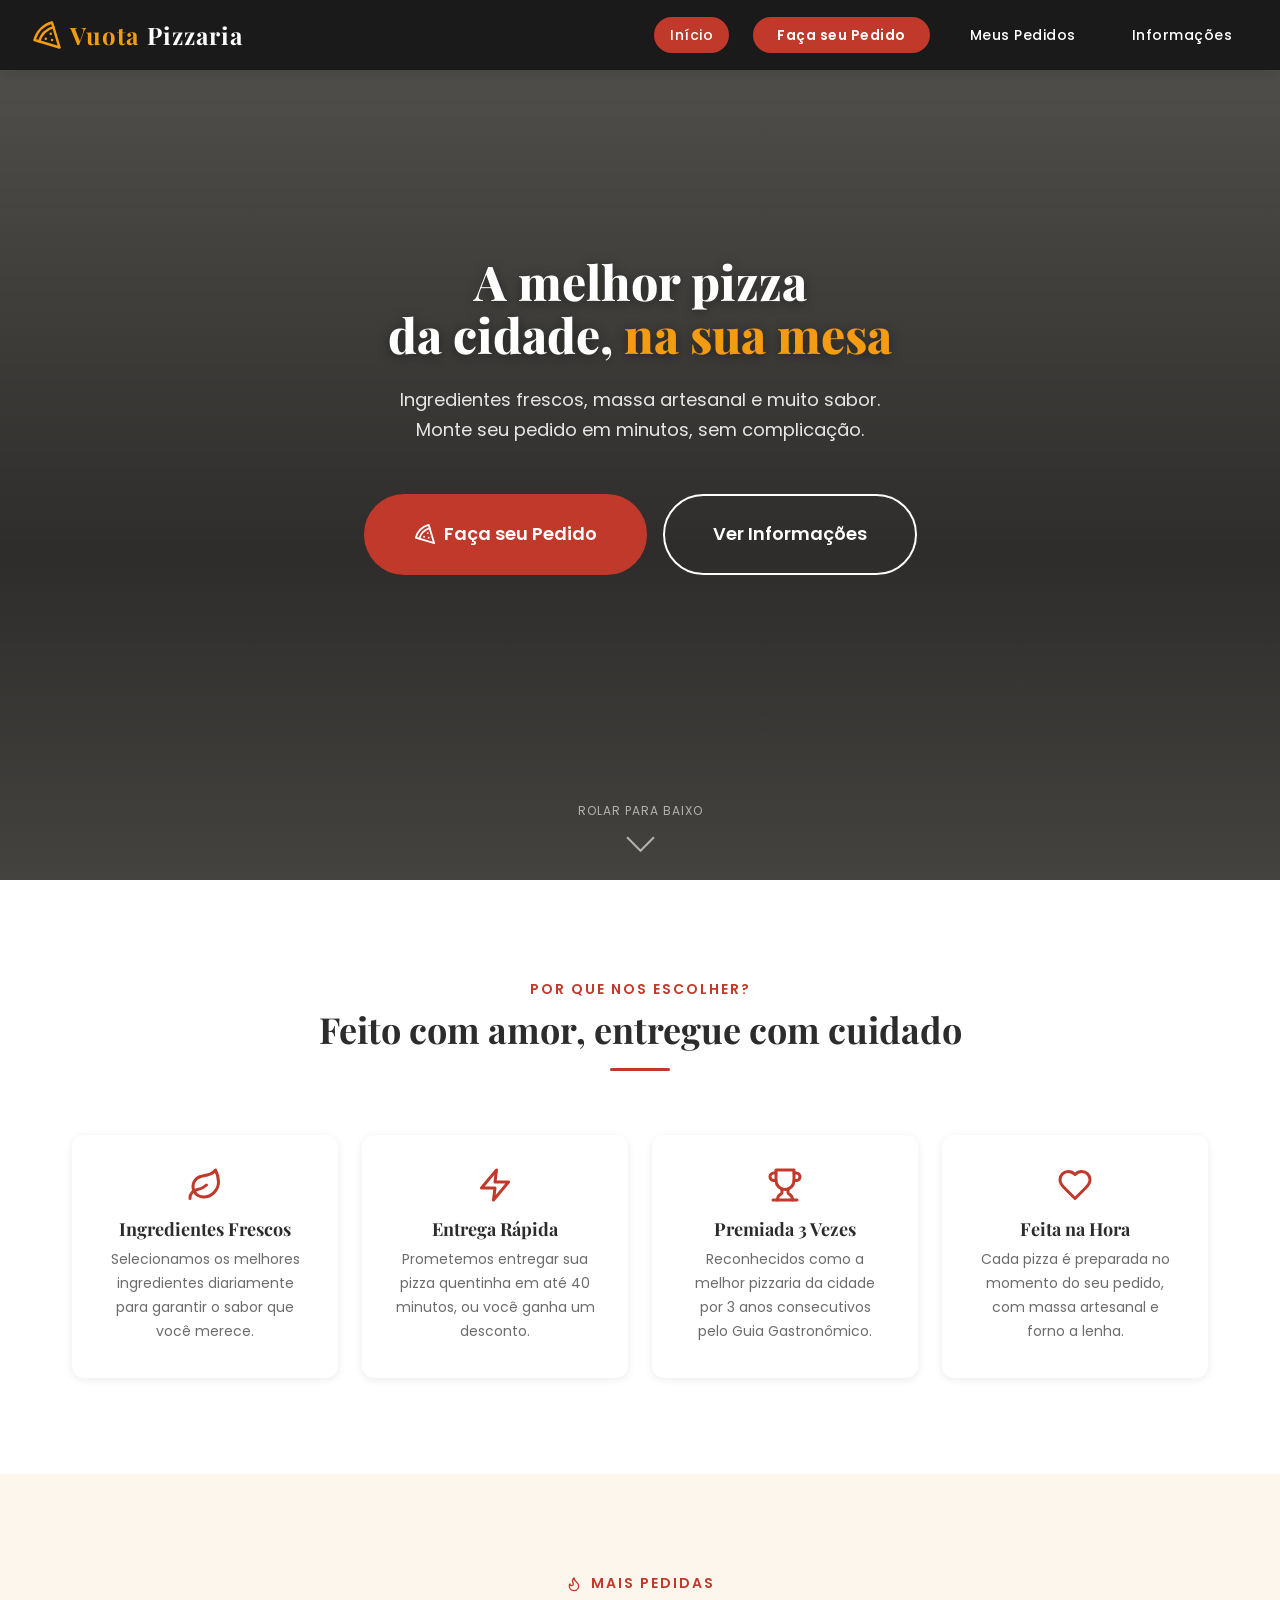
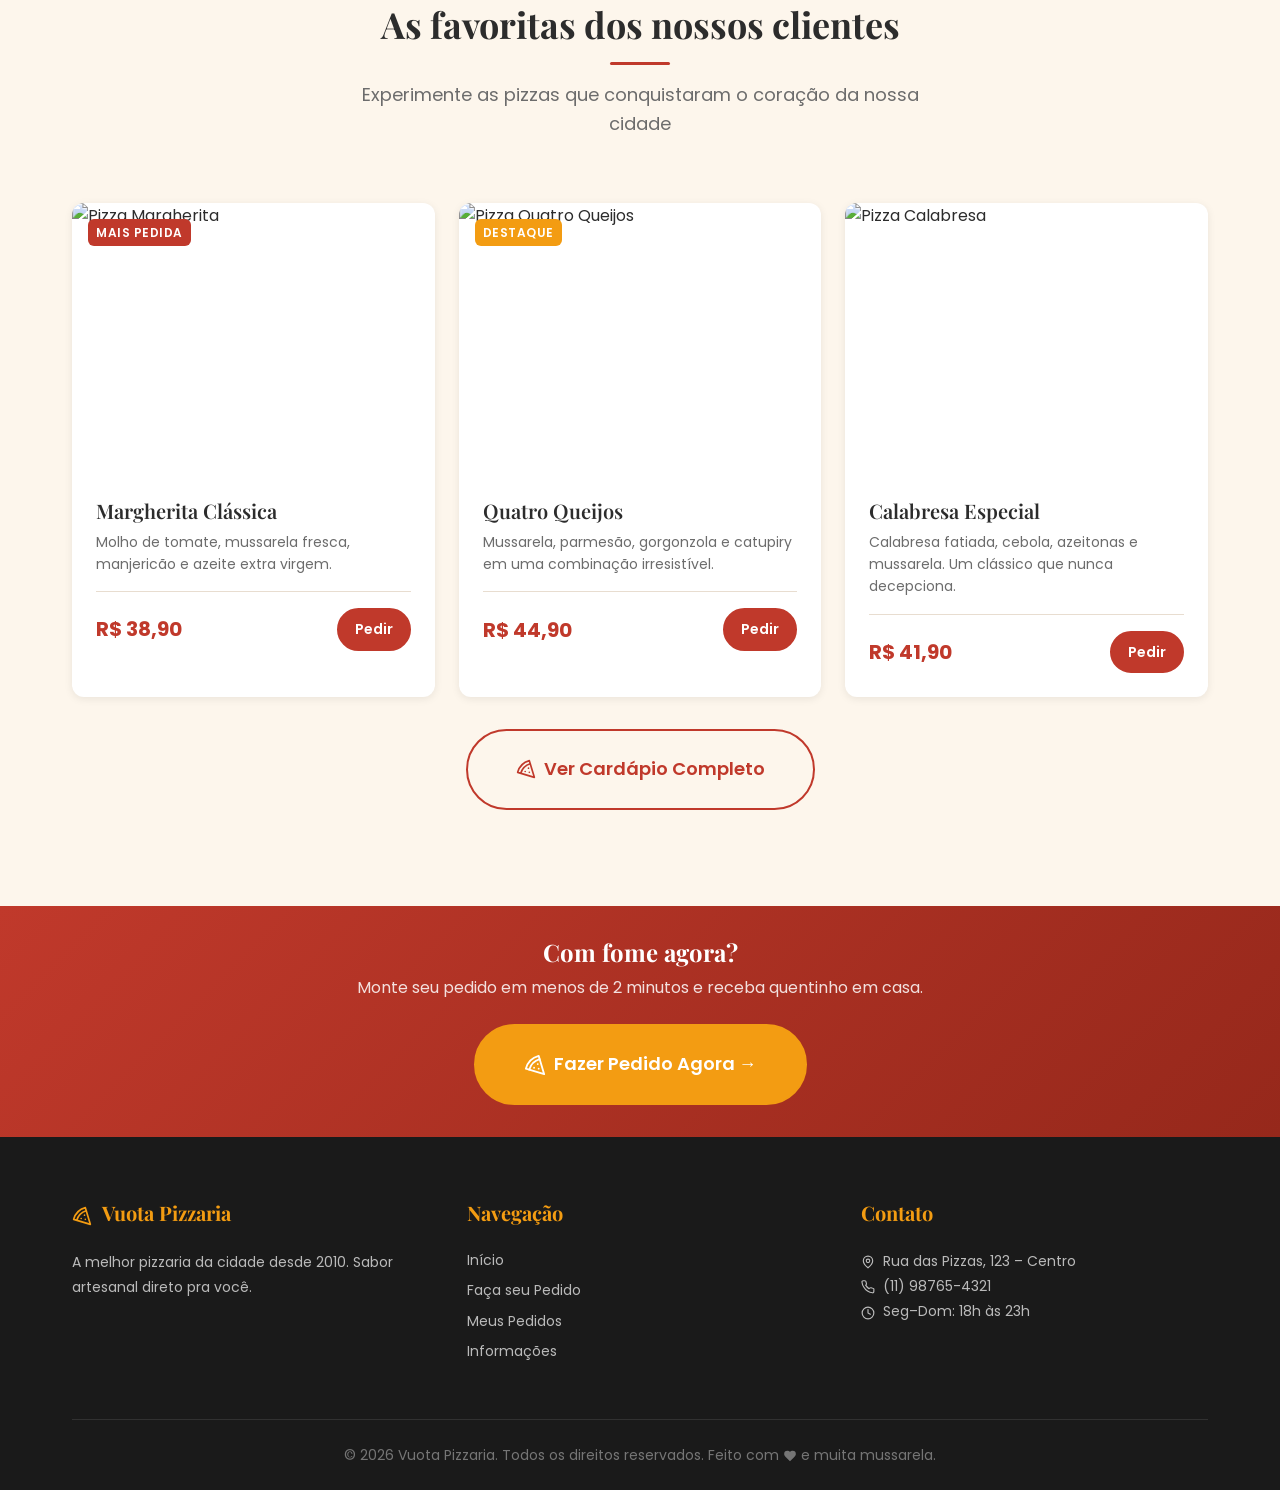
==== index.html @ 03b548bf "Merge pull request #1 from juliaoliveiramarttins/Pagina-Inicial---Julia Pagina inicial" ====
<!doctype html>
<html lang="pt-BR">
  <head>
    <meta charset="UTF-8" />
    <meta name="viewport" content="width=device-width, initial-scale=1.0" />
    <title>Vuota Pizzaria – Sabor que encanta</title>

    <link rel="preconnect" href="https://fonts.googleapis.com" />
    <link rel="preconnect" href="https://fonts.gstatic.com" crossorigin />
    <link href="https://fonts.googleapis.com/css2?family=Playfair+Display:wght@600;700;800&family=Poppins:wght@400;500;600;700&display=swap" rel="stylesheet" />

    <link rel="stylesheet" href="styles.css" />
    <link rel="stylesheet" href="index.css" />
  </head>
  <body>

    <!-- NAVBAR -->
    <nav class="navbar" id="navbar">
      <a href="index.html" class="navbar__logo">
        <svg class="navbar__logo-icon" width="30" height="30"><use href="icons.svg#icon-pizza"/></svg><span>Vuota</span>Pizzaria
      </a>

      <ul class="navbar__menu" id="navMenu">
        <li><a href="index.html"       class="navbar__link active">Início</a></li>
        <li><a href="cardapio.html"    class="navbar__link navbar__link--cta">Faça seu Pedido</a></li>
        <li><a href="pedidos.html"     class="navbar__link">Meus Pedidos</a></li>
        <li><a href="informacoes.html" class="navbar__link">Informações</a></li>
      </ul>

      <button class="navbar__hamburger" id="hamburger" aria-label="Abrir menu">
        <span></span>
        <span></span>
        <span></span>
      </button>
    </nav>

    <!-- CONTEÚDO PRINCIPAL -->
    <main class="page-wrapper">

      <!-- HERO -->
      <section class="hero" id="hero">
        <div class="hero__overlay"></div>
        <div class="hero__content">
          <h1 class="hero__title">
            A melhor pizza<br />da cidade, <span>na sua mesa</span>
          </h1>
          <p class="hero__subtitle">
            Ingredientes frescos, massa artesanal e muito sabor.<br />
            Monte seu pedido em minutos, sem complicação.
          </p>
          <div class="hero__actions">
            <a href="cardapio.html" class="btn btn--primary btn--lg">
              <svg width="22" height="22"><use href="icons.svg#icon-pizza"/></svg>
              Faça seu Pedido
            </a>
            <a href="informacoes.html" class="btn btn--outline-white btn--lg">Ver Informações</a>
          </div>
        </div>
        <div class="hero__scroll-hint">
          <span>Rolar para baixo</span>
          <div class="hero__scroll-arrow"></div>
        </div>
      </section>

      <!-- DESTAQUES -->
      <section class="section section--alt" id="destaques">
        <div class="container">
          <div class="section-title">
            <span class="section-title__eyebrow">Por que nos escolher?</span>
            <h2 class="section-title__heading">Feito com amor, entregue com cuidado</h2>
            <div class="divider"></div>
          </div>
          <div class="features-grid">

            <div class="feature-card">
              <span class="feature-card__icon">
                <svg width="36" height="36"><use href="icons.svg#icon-leaf"/></svg>
              </span>
              <h3 class="feature-card__title">Ingredientes Frescos</h3>
              <p class="feature-card__text">Selecionamos os melhores ingredientes diariamente para garantir o sabor que você merece.</p>
            </div>

            <div class="feature-card">
              <span class="feature-card__icon">
                <svg width="36" height="36"><use href="icons.svg#icon-zap"/></svg>
              </span>
              <h3 class="feature-card__title">Entrega Rápida</h3>
              <p class="feature-card__text">Prometemos entregar sua pizza quentinha em até 40 minutos, ou você ganha um desconto.</p>
            </div>

            <div class="feature-card">
              <span class="feature-card__icon">
                <svg width="36" height="36"><use href="icons.svg#icon-trophy"/></svg>
              </span>
              <h3 class="feature-card__title">Premiada 3 Vezes</h3>
              <p class="feature-card__text">Reconhecidos como a melhor pizzaria da cidade por 3 anos consecutivos pelo Guia Gastronômico.</p>
            </div>

            <div class="feature-card">
              <span class="feature-card__icon">
                <svg width="36" height="36"><use href="icons.svg#icon-heart"/></svg>
              </span>
              <h3 class="feature-card__title">Feita na Hora</h3>
              <p class="feature-card__text">Cada pizza é preparada no momento do seu pedido, com massa artesanal e forno a lenha.</p>
            </div>

          </div>
        </div>
      </section>

      <!-- MAIS PEDIDAS -->
      <section class="section" id="mais-pedidas">
        <div class="container">
          <div class="section-title">
            <span class="section-title__eyebrow">
              <svg style="display:inline;vertical-align:middle;margin-right:4px" width="16" height="16"><use href="icons.svg#icon-flame"/></svg>
              Mais Pedidas
            </span>
            <h2 class="section-title__heading">As favoritas dos nossos clientes</h2>
            <div class="divider"></div>
            <p class="section-title__subheading">Experimente as pizzas que conquistaram o coração da nossa cidade</p>
          </div>

          <div class="grid-3 pizzas-preview">

            <div class="card">
              <div class="card__image-wrapper">
                <img class="card__image" src="https://images.unsplash.com/photo-1574071318508-1cdbab80d002?w=600&q=80" alt="Pizza Margherita"/>
                <span class="badge badge--primary card__badge">Mais Pedida</span>
              </div>
              <div class="card__body">
                <h3 class="card__title">Margherita Clássica</h3>
                <p class="card__text">Molho de tomate, mussarela fresca, manjericão e azeite extra virgem.</p>
                <div class="card__footer">
                  <span class="card__price">R$ 38,90</span>
                  <a href="cardapio.html" class="btn btn--primary btn--sm">Pedir</a>
                </div>
              </div>
            </div>

            <div class="card">
              <div class="card__image-wrapper">
                <img class="card__image" src="https://images.unsplash.com/photo-1513104890138-7c749659a591?w=600&q=80" alt="Pizza Quatro Queijos"/>
                <span class="badge badge--secondary card__badge">Destaque</span>
              </div>
              <div class="card__body">
                <h3 class="card__title">Quatro Queijos</h3>
                <p class="card__text">Mussarela, parmesão, gorgonzola e catupiry em uma combinação irresistível.</p>
                <div class="card__footer">
                  <span class="card__price">R$ 44,90</span>
                  <a href="cardapio.html" class="btn btn--primary btn--sm">Pedir</a>
                </div>
              </div>
            </div>

            <div class="card">
              <div class="card__image-wrapper">
                <img class="card__image" src="https://images.unsplash.com/photo-1565299624946-b28f40a0ae38?w=600&q=80" alt="Pizza Calabresa"/>
              </div>
              <div class="card__body">
                <h3 class="card__title">Calabresa Especial</h3>
                <p class="card__text">Calabresa fatiada, cebola, azeitonas e mussarela. Um clássico que nunca decepciona.</p>
                <div class="card__footer">
                  <span class="card__price">R$ 41,90</span>
                  <a href="cardapio.html" class="btn btn--primary btn--sm">Pedir</a>
                </div>
              </div>
            </div>

          </div>

          <div class="text-center mt-xl">
            <a href="cardapio.html" class="btn btn--outline btn--lg">
              <svg width="20" height="20"><use href="icons.svg#icon-pizza"/></svg>
              Ver Cardápio Completo
            </a>
          </div>
        </div>
      </section>

      <!-- CTA BANNER -->
      <section class="cta-banner">
        <div class="container">
          <h2 class="cta-banner__title">Com fome agora?</h2>
          <p class="cta-banner__text">Monte seu pedido em menos de 2 minutos e receba quentinho em casa.</p>
          <a href="cardapio.html" class="btn btn--secondary btn--lg">
            <svg width="22" height="22"><use href="icons.svg#icon-pizza"/></svg>
            Fazer Pedido Agora →
          </a>
        </div>
      </section>

    </main>

    <!-- FOOTER -->
    <footer class="footer">
      <div class="container">
        <div class="footer__grid">
          <div>
            <h4 class="footer__title">
              <svg style="display:inline;vertical-align:middle;margin-right:6px" width="20" height="20"><use href="icons.svg#icon-pizza"/></svg>
              Vuota Pizzaria
            </h4>
            <p class="footer__text">A melhor pizzaria da cidade desde 2010. Sabor artesanal direto pra você.</p>
          </div>
          <div>
            <h4 class="footer__title">Navegação</h4>
            <a href="index.html"       class="footer__link">Início</a>
            <a href="cardapio.html"    class="footer__link">Faça seu Pedido</a>
            <a href="pedidos.html"     class="footer__link">Meus Pedidos</a>
            <a href="informacoes.html" class="footer__link">Informações</a>
          </div>
          <div>
            <h4 class="footer__title">Contato</h4>
            <p class="footer__text">
              <svg style="display:inline;vertical-align:middle;margin-right:4px" width="14" height="14"><use href="icons.svg#icon-map-pin"/></svg>
              Rua das Pizzas, 123 – Centro<br />
              <svg style="display:inline;vertical-align:middle;margin-right:4px" width="14" height="14"><use href="icons.svg#icon-phone"/></svg>
              (11) 98765-4321<br />
              <svg style="display:inline;vertical-align:middle;margin-right:4px" width="14" height="14"><use href="icons.svg#icon-clock"/></svg>
              Seg–Dom: 18h às 23h
            </p>
          </div>
        </div>
        <div class="footer__bottom">
          <p>© 2026 Vuota Pizzaria. Todos os direitos reservados. Feito com
            <svg style="display:inline;vertical-align:middle" width="14" height="14"><use href="icons.svg#icon-heart-fill"/></svg>
            e muita mussarela.
          </p>
        </div>
      </div>
    </footer>

    <script src="app.js"></script>
  </body>
</html>
---- styles.css ----
/* ============================================
   PIZZARIA - ESTILOS GLOBAIS REUTILIZÁVEIS
   ============================================ */

:root {
  --color-primary: #C0392B;
  --color-primary-dark: #96281B;
  --color-primary-light: #E74C3C;
  --color-secondary: #F39C12;
  --color-secondary-dark: #D68910;
  --color-bg: #FDF6EC;
  --color-bg-card: #FFFFFF;
  --color-bg-dark: #1A1A1A;
  --color-text: #2C2C2C;
  --color-text-light: #6C6C6C;
  --color-text-white: #FFFFFF;
  --color-border: #E8DDD0;
  --color-overlay: rgba(0,0,0,0.55);
  --font-heading: 'Playfair Display', 'Georgia', serif;
  --font-body: 'Poppins', 'Segoe UI', sans-serif;
  --text-xs: 0.75rem;
  --text-sm: 0.875rem;
  --text-base: 1rem;
  --text-lg: 1.125rem;
  --text-xl: 1.25rem;
  --text-2xl: 1.5rem;
  --text-3xl: 1.875rem;
  --text-4xl: 2.25rem;
  --text-5xl: 3rem;
  --space-xs: 4px;
  --space-sm: 8px;
  --space-md: 16px;
  --space-lg: 24px;
  --space-xl: 32px;
  --space-2xl: 48px;
  --space-3xl: 64px;
  --space-4xl: 96px;
  --radius-sm: 6px;
  --radius-md: 12px;
  --radius-lg: 20px;
  --radius-full: 9999px;
  --shadow-sm: 0 2px 8px rgba(0,0,0,0.08);
  --shadow-md: 0 4px 16px rgba(0,0,0,0.12);
  --shadow-lg: 0 8px 32px rgba(0,0,0,0.18);
  --transition: 0.25s ease;
  --navbar-height: 70px;
}

*, *::before, *::after { margin: 0; padding: 0; box-sizing: border-box; }
html { scroll-behavior: smooth; }

body {
  font-family: var(--font-body);
  font-size: var(--text-base);
  color: var(--color-text);
  background-color: var(--color-bg);
  line-height: 1.6;
  min-height: 100vh;
}

h1, h2, h3, h4, h5, h6 { font-family: var(--font-heading); line-height: 1.2; color: var(--color-text); }
a { text-decoration: none; color: inherit; transition: color var(--transition); }
img { max-width: 100%; display: block; }

/* ---------- NAVBAR ---------- */
.navbar {
  position: fixed;
  top: 0; left: 0;
  width: 100%;
  height: var(--navbar-height);
  background-color: var(--color-bg-dark);
  display: flex;
  align-items: center;
  justify-content: space-between;
  padding: 0 var(--space-xl);
  z-index: 1000;
  box-shadow: var(--shadow-md);
  transition: background-color var(--transition);
}

.navbar.scrolled {
  background-color: rgba(26,26,26,0.97);
  backdrop-filter: blur(8px);
}

.navbar__logo {
  font-family: var(--font-heading);
  font-size: var(--text-2xl);
  color: var(--color-text-white);
  font-weight: 700;
  letter-spacing: 1px;
  display: flex;
  align-items: center;
  gap: var(--space-sm);
}

.navbar__logo-icon { color: var(--color-secondary); flex-shrink: 0; }
.navbar__logo span { color: var(--color-secondary); }

.navbar__menu {
  display: flex;
  align-items: center;
  list-style: none;
  gap: var(--space-lg);
}

.navbar__link {
  color: var(--color-text-white);
  font-size: var(--text-sm);
  font-weight: 500;
  letter-spacing: 0.5px;
  padding: var(--space-sm) var(--space-md);
  border-radius: var(--radius-full);
  transition: background-color var(--transition), color var(--transition);
}

.navbar__link:hover,
.navbar__link.active {
  background-color: var(--color-primary);
  color: var(--color-text-white);
}

.navbar__link--cta {
  background-color: var(--color-primary);
  color: var(--color-text-white) !important;
  padding: var(--space-sm) var(--space-lg);
  border-radius: var(--radius-full);
  font-weight: 600;
}

.navbar__link--cta:hover {
  background-color: var(--color-primary-dark) !important;
  transform: translateY(-1px);
  box-shadow: var(--shadow-sm);
}

.navbar__hamburger {
  display: none;
  flex-direction: column;
  gap: 5px;
  cursor: pointer;
  background: none;
  border: none;
  padding: var(--space-sm);
}

.navbar__hamburger span {
  display: block;
  width: 24px;
  height: 2px;
  background-color: var(--color-text-white);
  border-radius: 2px;
  transition: transform var(--transition), opacity var(--transition);
}

.navbar__hamburger.open span:nth-child(1) { transform: translateY(7px) rotate(45deg); }
.navbar__hamburger.open span:nth-child(2) { opacity: 0; }
.navbar__hamburger.open span:nth-child(3) { transform: translateY(-7px) rotate(-45deg); }

/* ---------- LAYOUT ---------- */
.page-wrapper { padding-top: var(--navbar-height); min-height: 100vh; }

.container {
  width: 100%;
  max-width: 1200px;
  margin: 0 auto;
  padding: 0 var(--space-xl);
}

.section { padding: var(--space-4xl) 0; }
.section--alt { background-color: var(--color-bg-card); }

/* ---------- BOTÕES ---------- */
.btn {
  display: inline-flex;
  align-items: center;
  justify-content: center;
  gap: var(--space-sm);
  padding: var(--space-md) var(--space-xl);
  border-radius: var(--radius-full);
  font-family: var(--font-body);
  font-size: var(--text-base);
  font-weight: 600;
  cursor: pointer;
  border: 2px solid transparent;
  transition: all var(--transition);
  text-decoration: none;
  white-space: nowrap;
}

.btn--primary { background-color: var(--color-primary); color: var(--color-text-white); border-color: var(--color-primary); }
.btn--primary:hover { background-color: var(--color-primary-dark); border-color: var(--color-primary-dark); transform: translateY(-2px); box-shadow: var(--shadow-md); }
.btn--secondary { background-color: var(--color-secondary); color: var(--color-text-white); border-color: var(--color-secondary); }
.btn--secondary:hover { background-color: var(--color-secondary-dark); border-color: var(--color-secondary-dark); transform: translateY(-2px); box-shadow: var(--shadow-md); }
.btn--outline { background-color: transparent; color: var(--color-primary); border-color: var(--color-primary); }
.btn--outline:hover { background-color: var(--color-primary); color: var(--color-text-white); transform: translateY(-2px); }
.btn--outline-white { background-color: transparent; color: var(--color-text-white); border-color: var(--color-text-white); }
.btn--outline-white:hover { background-color: var(--color-text-white); color: var(--color-primary); }
.btn--lg { padding: var(--space-lg) var(--space-2xl); font-size: var(--text-lg); }
.btn--sm { padding: var(--space-sm) var(--space-md); font-size: var(--text-sm); }

/* ---------- CARDS ---------- */
.card {
  background-color: var(--color-bg-card);
  border-radius: var(--radius-md);
  box-shadow: var(--shadow-sm);
  overflow: hidden;
  transition: transform var(--transition), box-shadow var(--transition);
}

.card:hover { transform: translateY(-4px); box-shadow: var(--shadow-lg); }

.card__image {
  width: 100%;
  aspect-ratio: 4/3;
  object-fit: cover;
}

.card__body { padding: var(--space-lg); }
.card__title { font-size: var(--text-xl); font-weight: 600; margin-bottom: var(--space-sm); font-family: var(--font-heading); }
.card__text { font-size: var(--text-sm); color: var(--color-text-light); margin-bottom: var(--space-md); }
.card__price { font-size: var(--text-xl); font-weight: 700; color: var(--color-primary); }

/* ---------- BADGE ---------- */
.badge {
  display: inline-block;
  padding: var(--space-xs) var(--space-sm);
  border-radius: var(--radius-sm);
  font-size: var(--text-xs);
  font-weight: 600;
  text-transform: uppercase;
  letter-spacing: 0.5px;
}

.badge--primary  { background-color: var(--color-primary);  color: var(--color-text-white); }
.badge--secondary{ background-color: var(--color-secondary); color: var(--color-text-white); }
.badge--success  { background-color: #27AE60; color: var(--color-text-white); }
.badge--warning  { background-color: #F39C12; color: var(--color-text-white); }

/* ---------- TÍTULO DE SEÇÃO ---------- */
.section-title { text-align: center; margin-bottom: var(--space-3xl); }
.section-title__eyebrow { display: inline-block; color: var(--color-primary); font-size: var(--text-sm); font-weight: 600; text-transform: uppercase; letter-spacing: 2px; margin-bottom: var(--space-sm); }
.section-title__heading { font-size: var(--text-4xl); font-family: var(--font-heading); margin-bottom: var(--space-md); }
.section-title__subheading { font-size: var(--text-lg); color: var(--color-text-light); max-width: 560px; margin: 0 auto; }
.divider { width: 60px; height: 3px; background-color: var(--color-primary); margin: var(--space-md) auto; border-radius: var(--radius-full); }

/* ---------- FORMULÁRIOS ---------- */
.form-group { display: flex; flex-direction: column; gap: var(--space-sm); margin-bottom: var(--space-lg); }
.form-label { font-size: var(--text-sm); font-weight: 600; color: var(--color-text); }
.form-input {
  padding: var(--space-md);
  border: 2px solid var(--color-border);
  border-radius: var(--radius-md);
  font-family: var(--font-body);
  font-size: var(--text-base);
  color: var(--color-text);
  background-color: var(--color-bg-card);
  transition: border-color var(--transition), box-shadow var(--transition);
  outline: none;
}
.form-input:focus { border-color: var(--color-primary); box-shadow: 0 0 0 3px rgba(192,57,43,0.15); }

/* ---------- FOOTER ---------- */
.footer { background-color: var(--color-bg-dark); color: var(--color-text-white); padding: var(--space-3xl) 0 var(--space-lg); }
.footer__grid { display: grid; grid-template-columns: repeat(3, 1fr); gap: var(--space-2xl); margin-bottom: var(--space-2xl); }
.footer__title { font-family: var(--font-heading); font-size: var(--text-xl); margin-bottom: var(--space-lg); color: var(--color-secondary); }
.footer__text { font-size: var(--text-sm); color: rgba(255,255,255,0.7); line-height: 1.8; }
.footer__link { display: block; font-size: var(--text-sm); color: rgba(255,255,255,0.7); margin-bottom: var(--space-sm); transition: color var(--transition); }
.footer__link:hover { color: var(--color-secondary); }
.footer__bottom { border-top: 1px solid rgba(255,255,255,0.1); padding-top: var(--space-lg); text-align: center; font-size: var(--text-sm); color: rgba(255,255,255,0.4); }

/* ---------- UTILITÁRIOS ---------- */
.text-center { text-align: center; }
.text-primary { color: var(--color-primary); }
.text-secondary { color: var(--color-secondary); }
.text-light { color: var(--color-text-light); }
.text-white { color: var(--color-text-white); }
.mt-sm { margin-top: var(--space-sm); }
.mt-md { margin-top: var(--space-md); }
.mt-lg { margin-top: var(--space-lg); }
.mt-xl { margin-top: var(--space-xl); }
.mb-sm { margin-bottom: var(--space-sm); }
.mb-md { margin-bottom: var(--space-md); }
.mb-lg { margin-bottom: var(--space-lg); }
.w-full { width: 100%; }
.hidden { display: none; }

.grid-2 { display: grid; grid-template-columns: repeat(2, 1fr); gap: var(--space-lg); }
.grid-3 { display: grid; grid-template-columns: repeat(3, 1fr); gap: var(--space-lg); }
.grid-4 { display: grid; grid-template-columns: repeat(4, 1fr); gap: var(--space-lg); }

/* ---------- RESPONSIVIDADE ---------- */
@media (max-width: 920px) {
  .container { padding: 0 var(--space-lg); }
  .navbar { padding: 0 var(--space-md); }

  .navbar__menu {
    position: fixed;
    top: var(--navbar-height);
    right: 0;
    left: 0;
    width: 100%;
    height: calc(100vh - var(--navbar-height));
    background-color: var(--color-bg-dark);
    flex-direction: column;
    align-items: stretch;
    justify-content: flex-start;
    gap: 0;
    padding: var(--space-lg) 0;
    pointer-events: none;
    opacity: 0;
    visibility: hidden;
    transition: opacity 0.3s ease, visibility 0.3s ease;
    z-index: 999;
    overflow-y: auto;
    list-style: none;
  }

  .navbar__menu.open {
    pointer-events: all;
    opacity: 1;
    visibility: visible;
  }

  .navbar__menu li {
    width: 100%;
    border-bottom: 1px solid rgba(255,255,255,0.05);
  }

  .navbar__link {
    display: block;
    width: 100%;
    padding: var(--space-md) var(--space-xl);
    border-radius: 0;
    text-align: left;
    font-size: var(--text-base);
    border-left: 3px solid transparent !important;
  }

  .navbar__link:hover,
  .navbar__link.active {
    background-color: rgba(192,57,43,0.15);
    border-left: 3px solid var(--color-primary) !important;
    color: var(--color-text-white);
  }

  .navbar__link--cta {
    margin: var(--space-md) var(--space-xl);
    width: calc(100% - var(--space-xl) * 2);
    border-radius: var(--radius-md);
    text-align: center;
    padding: var(--space-md);
    border-left: none !important;
  }

  .navbar__link--cta:hover {
    border-left: none !important;
  }

  .navbar__hamburger { display: flex; }

  .grid-2, .grid-3, .grid-4 { grid-template-columns: repeat(2, 1fr); }
  .footer__grid { grid-template-columns: 1fr; gap: var(--space-xl); }
  .section { padding: var(--space-3xl) 0; }
}


@media (max-width: 768px) {
  :root {
    --text-5xl: 2.25rem;
    --text-4xl: 1.875rem;
    --text-3xl: 1.5rem;
  }
}

@media (max-width: 480px) {
  .container { padding: 0 var(--space-md); }
  .btn--lg { padding: var(--space-md) var(--space-xl); font-size: var(--text-base); }

  /* grades viram 1 coluna */
  .grid-2, .grid-3, .grid-4 { grid-template-columns: 1fr; }
}
---- index.css ----
/* ============================================
   index.css — Estilos específicos da Tela Inicial
   ============================================ */

/* ---------- HERO ---------- */
.hero {
  position: relative;
  min-height: 90vh;
  display: flex;
  align-items: center;
  justify-content: center;
  background:
    linear-gradient(var(--color-overlay), var(--color-overlay)),
    url('https://images.unsplash.com/photo-1513104890138-7c749659a591?w=1600&q=80') center/cover no-repeat;
  text-align: center;
  color: var(--color-text-white);
  overflow: hidden;
}

.hero__overlay {
  position: absolute;
  inset: 0;
  background: linear-gradient(to bottom, rgba(0,0,0,0.3) 0%, rgba(0,0,0,0.6) 60%, rgba(0,0,0,0.4) 100%);
}

.hero__content {
  position: relative;
  z-index: 1;
  max-width: 760px;
  padding: var(--space-xl);
  animation: fadeInUp 0.8s ease both;
  margin-bottom: 120px;
}

.hero__title {
  font-family: var(--font-heading);
  font-size: var(--text-5xl);
  font-weight: 800;
  line-height: 1.1;
  margin-bottom: var(--space-lg);
  color: var(--color-text-white);
  text-shadow: 0 2px 12px rgba(0,0,0,0.4);
}

.hero__title span { color: var(--color-secondary); }

.hero__subtitle {
  font-size: var(--text-lg);
  color: rgba(255,255,255,0.88);
  margin-bottom: var(--space-2xl);
  line-height: 1.7;
}

.hero__actions {
  display: flex;
  gap: var(--space-md);
  justify-content: center;
  flex-wrap: wrap;
}

.hero__scroll-hint {
  position: absolute;
  bottom: var(--space-xl);
  left: 50%;
  transform: translateX(-50%);
  display: flex;
  flex-direction: column;
  align-items: center;
  gap: var(--space-sm);
  color: rgba(255,255,255,0.6);
  font-size: var(--text-xs);
  letter-spacing: 1px;
  text-transform: uppercase;
  animation: bounce 2s infinite;
}

.hero__scroll-arrow {
  width: 20px;
  height: 20px;
  border-right: 2px solid rgba(255,255,255,0.6);
  border-bottom: 2px solid rgba(255,255,255,0.6);
  transform: rotate(45deg);
}

/* ---------- FEATURES ---------- */
.features-grid {
  display: grid;
  grid-template-columns: repeat(4, 1fr);
  gap: var(--space-lg);
}

.feature-card {
  background-color: var(--color-bg-card);
  border-radius: var(--radius-md);
  padding: var(--space-xl);
  text-align: center;
  box-shadow: var(--shadow-sm);
  transition: transform var(--transition), box-shadow var(--transition);
  border-bottom: 3px solid transparent;
}

.feature-card:hover {
  transform: translateY(-6px);
  box-shadow: var(--shadow-lg);
  border-bottom-color: var(--color-primary);
}

.feature-card__icon {
  display: flex;
  align-items: center;
  justify-content: center;
  color: var(--color-primary);
  margin-bottom: var(--space-md);
}

.feature-card__title { font-size: var(--text-lg); font-weight: 700; margin-bottom: var(--space-sm); font-family: var(--font-heading); }
.feature-card__text { font-size: var(--text-sm); color: var(--color-text-light); line-height: 1.7; }

/* ---------- PIZZA CARDS ---------- */
.card__image-wrapper {
  position: relative;
  overflow: hidden;
}

.card__badge {
  position: absolute;
  top: var(--space-md);
  left: var(--space-md);
  z-index: 1;
}

.card__footer {
  display: flex;
  align-items: center;
  justify-content: space-between;
  margin-top: var(--space-md);
  padding-top: var(--space-md);
  border-top: 1px solid var(--color-border);
}

/* ---------- CTA BANNER ---------- */
.cta-banner {
  background: linear-gradient(135deg, var(--color-primary) 0%, var(--color-primary-dark) 100%);
  padding: var(--space-xl) 0;
  text-align: center;
}

.cta-banner__title {
  font-family: var(--font-heading);
  font-size: var(--text-2xl);
  color: var(--color-text-white);
  margin-bottom: var(--space-sm);
}

.cta-banner__text {
  font-size: var(--text-base);
  color: rgba(255,255,255,0.85);
  margin-bottom: var(--space-lg);
}

/* ---------- ANIMAÇÕES ---------- */
@keyframes fadeInUp {
  from { opacity: 0; transform: translateY(30px); }
  to   { opacity: 1; transform: translateY(0); }
}

@keyframes bounce {
  0%, 100% { transform: translateX(-50%) translateY(0); }
  50%       { transform: translateX(-50%) translateY(8px); }
}

/* ---------- RESPONSIVO ---------- */
@media (max-width: 920px) {
  .features-grid { grid-template-columns: repeat(2, 1fr); }
  .pizzas-preview { grid-template-columns: repeat(2, 1fr) !important; }
}

@media (max-width: 768px) {
  .hero__title { font-size: var(--text-4xl); }
  .hero__actions { flex-direction: column; align-items: center; }
}

@media (max-width: 480px) {
  .hero__title { font-size: var(--text-3xl); }
  .features-grid { grid-template-columns: 1fr; }
  .pizzas-preview { grid-template-columns: 1fr !important; }
}
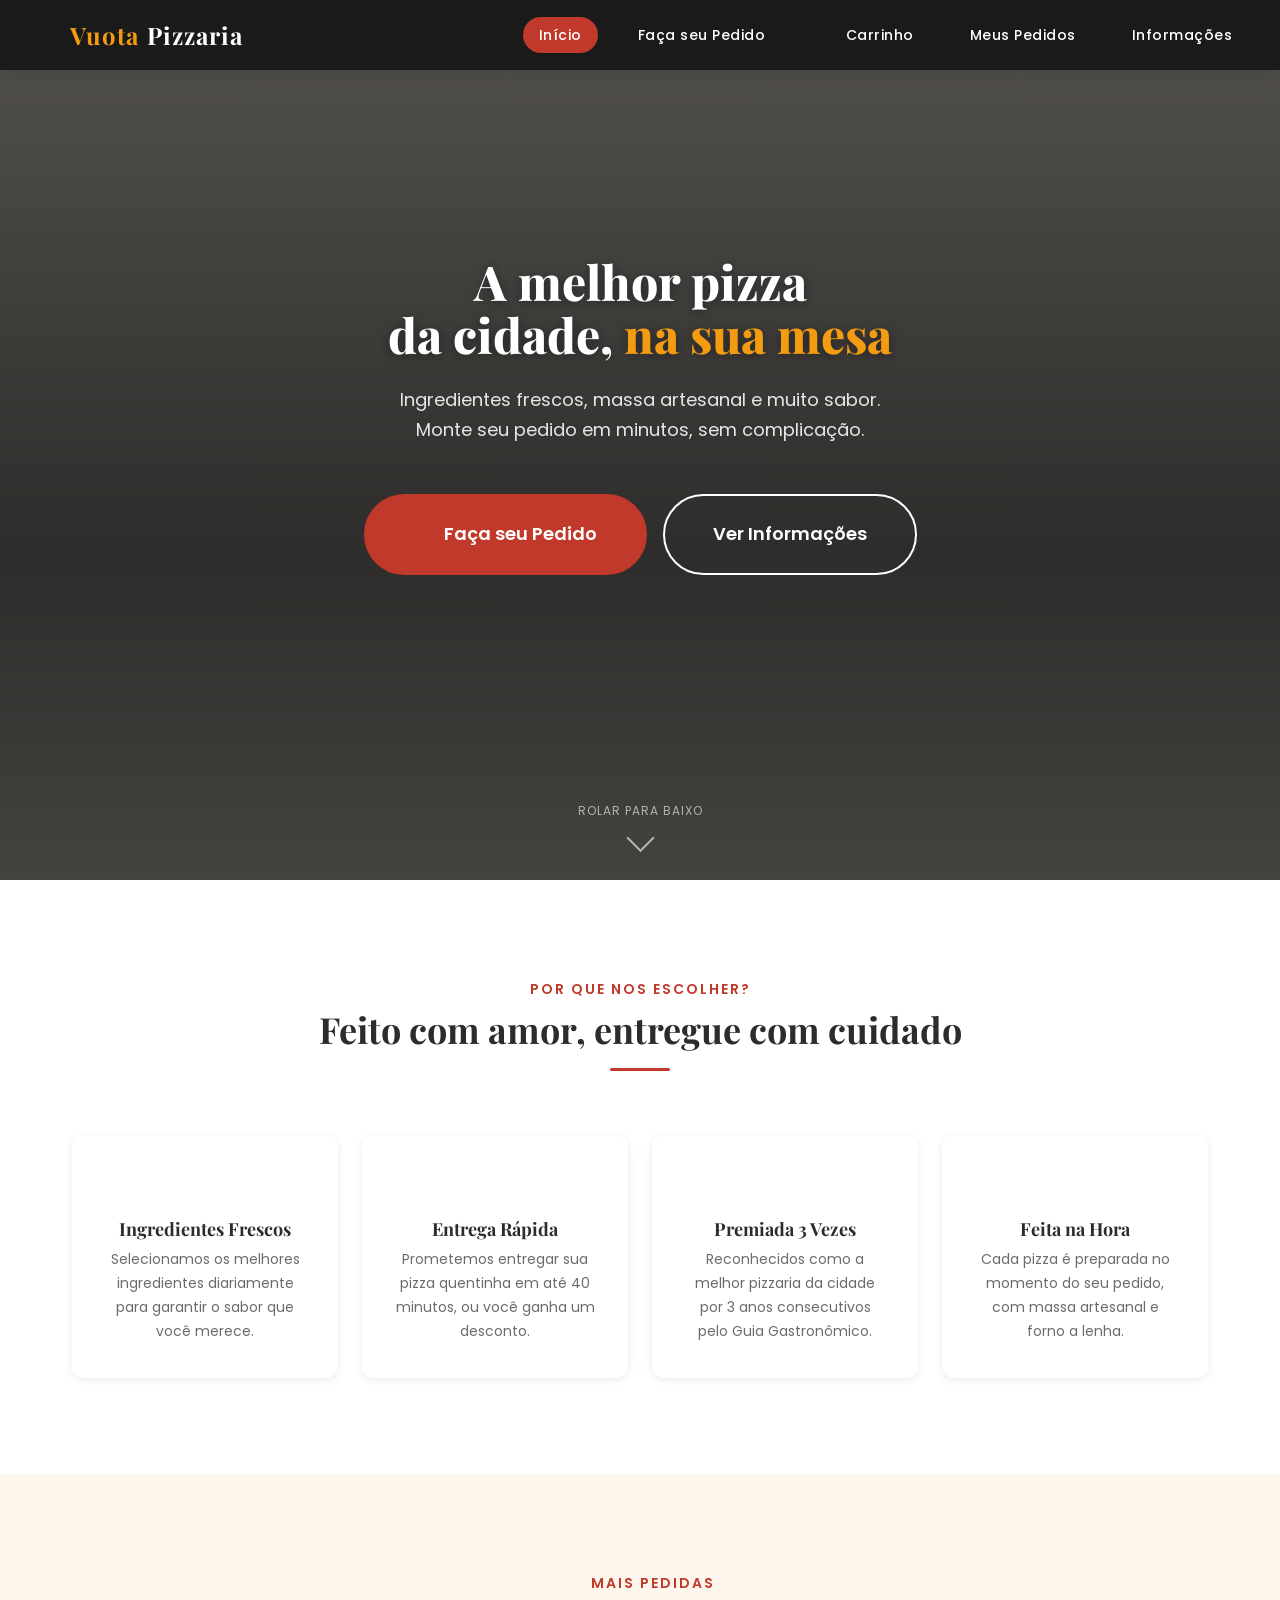
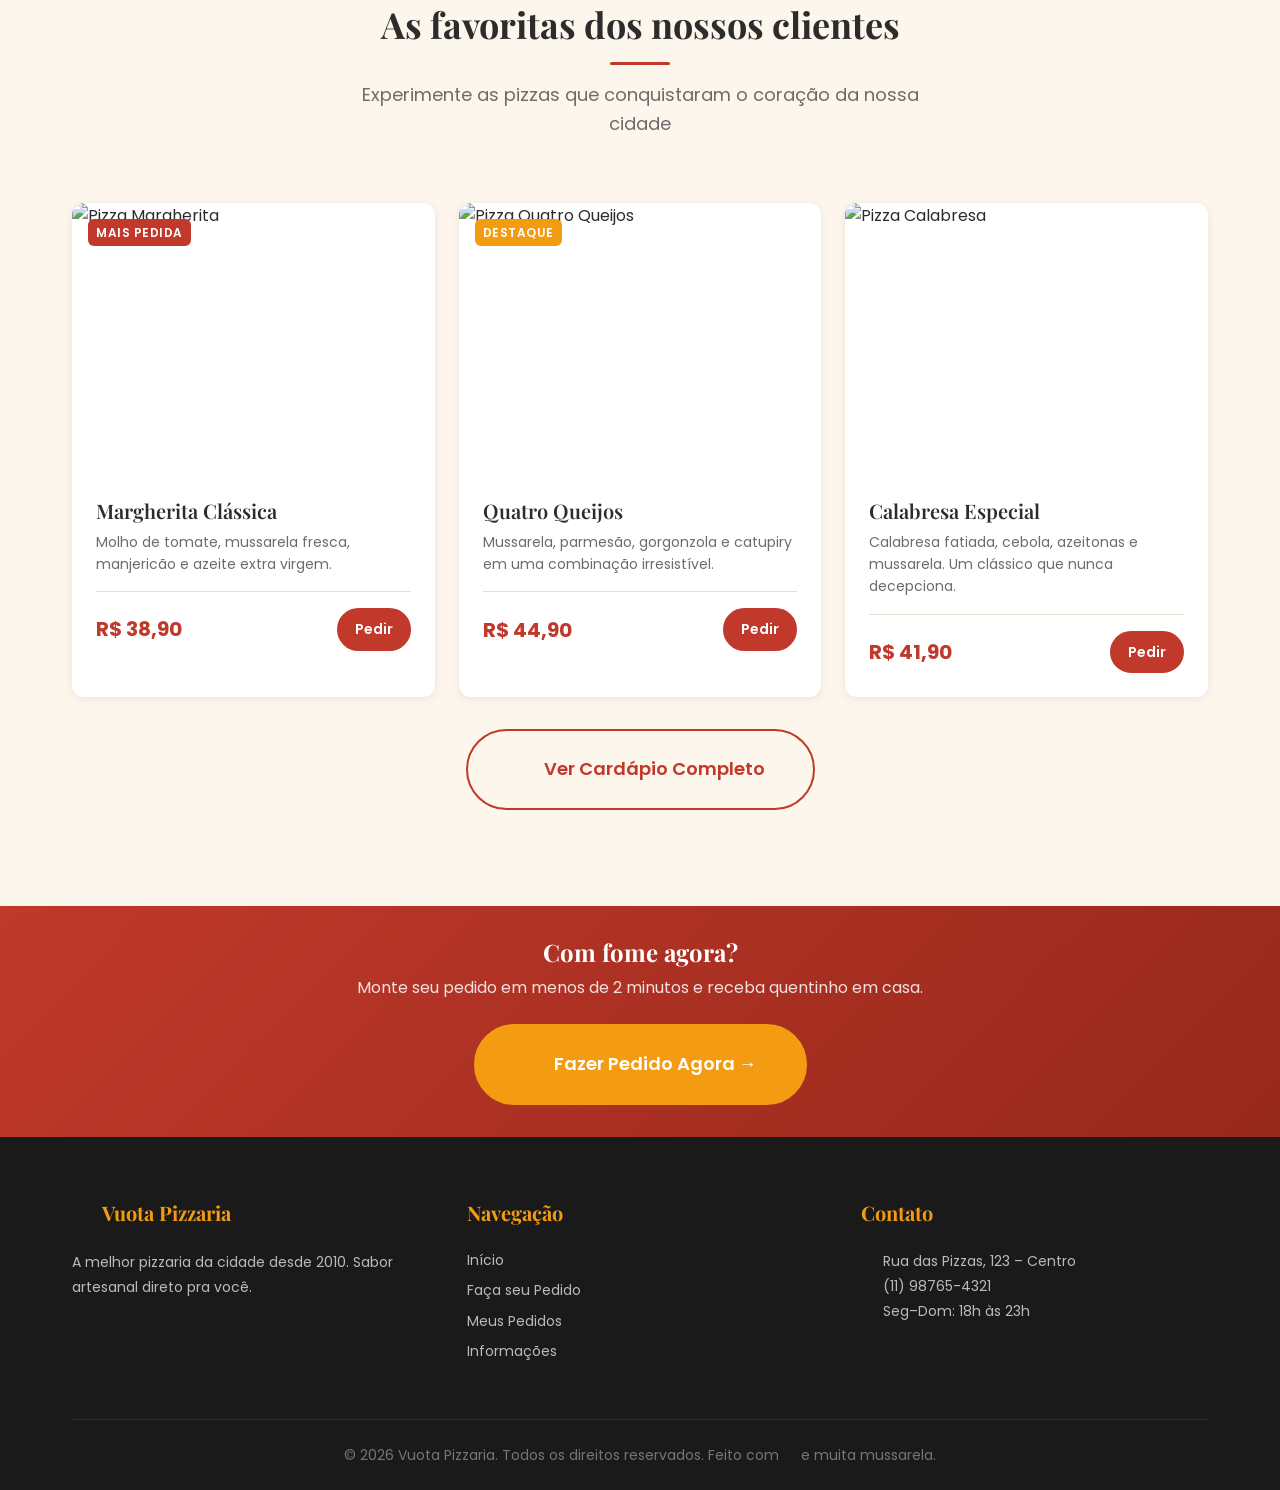
==== commit ab0ab03f: "feat: initial my order/confirmation page layout and logic" ====
--- a/index.html
+++ b/index.html
@@ -7,23 +7,46 @@
 
     <link rel="preconnect" href="https://fonts.googleapis.com" />
     <link rel="preconnect" href="https://fonts.gstatic.com" crossorigin />
-    <link href="https://fonts.googleapis.com/css2?family=Playfair+Display:wght@600;700;800&family=Poppins:wght@400;500;600;700&display=swap" rel="stylesheet" />
-
-    <link rel="stylesheet" href="styles.css" />
-    <link rel="stylesheet" href="index.css" />
+    <link
+      href="https://fonts.googleapis.com/css2?family=Playfair+Display:wght@600;700;800&family=Poppins:wght@400;500;600;700&display=swap"
+      rel="stylesheet"
+    />
+
+    <link rel="stylesheet" href="./styles.css" />
+    <link rel="stylesheet" href="./index.css" />
   </head>
+
   <body>
-
     <!-- NAVBAR -->
     <nav class="navbar" id="navbar">
-      <a href="index.html" class="navbar__logo">
-        <svg class="navbar__logo-icon" width="30" height="30"><use href="icons.svg#icon-pizza"/></svg><span>Vuota</span>Pizzaria
+      <a href="./index.html" class="navbar__logo">
+        <svg class="navbar__logo-icon" width="30" height="30">
+          <use href="./icons.svg#icon-pizza" />
+        </svg>
+        <span>Vuota</span>Pizzaria
       </a>
 
       <ul class="navbar__menu" id="navMenu">
-        <li><a href="index.html"       class="navbar__link active">Início</a></li>
-        <li><a href="cardapio.html"    class="navbar__link navbar__link--cta">Faça seu Pedido</a></li>
-        <li><a href="pedidos.html"     class="navbar__link">Meus Pedidos</a></li>
+        <li><a href="index.html" class="navbar__link active">Início</a></li>
+        <li>
+          <a href="cardapio.html" class="navbar__link">Faça seu Pedido</a>
+        </li>
+        <li>
+          <a href="carrinho.html" class="navbar__link">
+            <svg
+              style="display: inline; vertical-align: middle; margin-right: 4px"
+              width="16"
+              height="16"
+            >
+              <use href="icons.svg#icon-shopping-cart" />
+            </svg>
+            Carrinho
+            <span class="cart-badge" id="cartBadge" style="display: none"
+              >0</span
+            >
+          </a>
+        </li>
+        <li><a href="pedidos.html" class="navbar__link">Meus Pedidos</a></li>
         <li><a href="informacoes.html" class="navbar__link">Informações</a></li>
       </ul>
 
@@ -36,7 +59,6 @@
 
     <!-- CONTEÚDO PRINCIPAL -->
     <main class="page-wrapper">
-
       <!-- HERO -->
       <section class="hero" id="hero">
         <div class="hero__overlay"></div>
@@ -50,10 +72,14 @@
           </p>
           <div class="hero__actions">
             <a href="cardapio.html" class="btn btn--primary btn--lg">
-              <svg width="22" height="22"><use href="icons.svg#icon-pizza"/></svg>
+              <svg width="22" height="22">
+                <use href="icons.svg#icon-pizza" />
+              </svg>
               Faça seu Pedido
             </a>
-            <a href="informacoes.html" class="btn btn--outline-white btn--lg">Ver Informações</a>
+            <a href="informacoes.html" class="btn btn--outline-white btn--lg"
+              >Ver Informações</a
+            >
           </div>
         </div>
         <div class="hero__scroll-hint">
@@ -67,43 +93,63 @@
         <div class="container">
           <div class="section-title">
             <span class="section-title__eyebrow">Por que nos escolher?</span>
-            <h2 class="section-title__heading">Feito com amor, entregue com cuidado</h2>
+            <h2 class="section-title__heading">
+              Feito com amor, entregue com cuidado
+            </h2>
             <div class="divider"></div>
           </div>
           <div class="features-grid">
-
             <div class="feature-card">
               <span class="feature-card__icon">
-                <svg width="36" height="36"><use href="icons.svg#icon-leaf"/></svg>
+                <svg width="36" height="36">
+                  <use href="icons.svg#icon-leaf" />
+                </svg>
               </span>
               <h3 class="feature-card__title">Ingredientes Frescos</h3>
-              <p class="feature-card__text">Selecionamos os melhores ingredientes diariamente para garantir o sabor que você merece.</p>
+              <p class="feature-card__text">
+                Selecionamos os melhores ingredientes diariamente para garantir
+                o sabor que você merece.
+              </p>
             </div>
 
             <div class="feature-card">
               <span class="feature-card__icon">
-                <svg width="36" height="36"><use href="icons.svg#icon-zap"/></svg>
+                <svg width="36" height="36">
+                  <use href="icons.svg#icon-zap" />
+                </svg>
               </span>
               <h3 class="feature-card__title">Entrega Rápida</h3>
-              <p class="feature-card__text">Prometemos entregar sua pizza quentinha em até 40 minutos, ou você ganha um desconto.</p>
+              <p class="feature-card__text">
+                Prometemos entregar sua pizza quentinha em até 40 minutos, ou
+                você ganha um desconto.
+              </p>
             </div>
 
             <div class="feature-card">
               <span class="feature-card__icon">
-                <svg width="36" height="36"><use href="icons.svg#icon-trophy"/></svg>
+                <svg width="36" height="36">
+                  <use href="icons.svg#icon-trophy" />
+                </svg>
               </span>
               <h3 class="feature-card__title">Premiada 3 Vezes</h3>
-              <p class="feature-card__text">Reconhecidos como a melhor pizzaria da cidade por 3 anos consecutivos pelo Guia Gastronômico.</p>
+              <p class="feature-card__text">
+                Reconhecidos como a melhor pizzaria da cidade por 3 anos
+                consecutivos pelo Guia Gastronômico.
+              </p>
             </div>
 
             <div class="feature-card">
               <span class="feature-card__icon">
-                <svg width="36" height="36"><use href="icons.svg#icon-heart"/></svg>
+                <svg width="36" height="36">
+                  <use href="icons.svg#icon-heart" />
+                </svg>
               </span>
               <h3 class="feature-card__title">Feita na Hora</h3>
-              <p class="feature-card__text">Cada pizza é preparada no momento do seu pedido, com massa artesanal e forno a lenha.</p>
-            </div>
-
+              <p class="feature-card__text">
+                Cada pizza é preparada no momento do seu pedido, com massa
+                artesanal e forno a lenha.
+              </p>
+            </div>
           </div>
         </div>
       </section>
@@ -113,65 +159,108 @@
         <div class="container">
           <div class="section-title">
             <span class="section-title__eyebrow">
-              <svg style="display:inline;vertical-align:middle;margin-right:4px" width="16" height="16"><use href="icons.svg#icon-flame"/></svg>
+              <svg
+                style="
+                  display: inline;
+                  vertical-align: middle;
+                  margin-right: 4px;
+                "
+                width="16"
+                height="16"
+              >
+                <use href="icons.svg#icon-flame" />
+              </svg>
               Mais Pedidas
             </span>
-            <h2 class="section-title__heading">As favoritas dos nossos clientes</h2>
+            <h2 class="section-title__heading">
+              As favoritas dos nossos clientes
+            </h2>
             <div class="divider"></div>
-            <p class="section-title__subheading">Experimente as pizzas que conquistaram o coração da nossa cidade</p>
+            <p class="section-title__subheading">
+              Experimente as pizzas que conquistaram o coração da nossa cidade
+            </p>
           </div>
 
           <div class="grid-3 pizzas-preview">
-
             <div class="card">
               <div class="card__image-wrapper">
-                <img class="card__image" src="https://images.unsplash.com/photo-1574071318508-1cdbab80d002?w=600&q=80" alt="Pizza Margherita"/>
-                <span class="badge badge--primary card__badge">Mais Pedida</span>
+                <img
+                  class="card__image"
+                  src="https://images.unsplash.com/photo-1574071318508-1cdbab80d002?w=600&q=80"
+                  alt="Pizza Margherita"
+                />
+                <span class="badge badge--primary card__badge"
+                  >Mais Pedida</span
+                >
               </div>
               <div class="card__body">
                 <h3 class="card__title">Margherita Clássica</h3>
-                <p class="card__text">Molho de tomate, mussarela fresca, manjericão e azeite extra virgem.</p>
+                <p class="card__text">
+                  Molho de tomate, mussarela fresca, manjericão e azeite extra
+                  virgem.
+                </p>
                 <div class="card__footer">
                   <span class="card__price">R$ 38,90</span>
-                  <a href="cardapio.html" class="btn btn--primary btn--sm">Pedir</a>
+                  <a href="cardapio.html" class="btn btn--primary btn--sm"
+                    >Pedir</a
+                  >
                 </div>
               </div>
             </div>
 
             <div class="card">
               <div class="card__image-wrapper">
-                <img class="card__image" src="https://images.unsplash.com/photo-1513104890138-7c749659a591?w=600&q=80" alt="Pizza Quatro Queijos"/>
+                <img
+                  class="card__image"
+                  src="https://images.unsplash.com/photo-1513104890138-7c749659a591?w=600&q=80"
+                  alt="Pizza Quatro Queijos"
+                />
                 <span class="badge badge--secondary card__badge">Destaque</span>
               </div>
               <div class="card__body">
                 <h3 class="card__title">Quatro Queijos</h3>
-                <p class="card__text">Mussarela, parmesão, gorgonzola e catupiry em uma combinação irresistível.</p>
+                <p class="card__text">
+                  Mussarela, parmesão, gorgonzola e catupiry em uma combinação
+                  irresistível.
+                </p>
                 <div class="card__footer">
                   <span class="card__price">R$ 44,90</span>
-                  <a href="cardapio.html" class="btn btn--primary btn--sm">Pedir</a>
+                  <a href="cardapio.html" class="btn btn--primary btn--sm"
+                    >Pedir</a
+                  >
                 </div>
               </div>
             </div>
 
             <div class="card">
               <div class="card__image-wrapper">
-                <img class="card__image" src="https://images.unsplash.com/photo-1565299624946-b28f40a0ae38?w=600&q=80" alt="Pizza Calabresa"/>
+                <img
+                  class="card__image"
+                  src="https://images.unsplash.com/photo-1565299624946-b28f40a0ae38?w=600&q=80"
+                  alt="Pizza Calabresa"
+                />
               </div>
               <div class="card__body">
                 <h3 class="card__title">Calabresa Especial</h3>
-                <p class="card__text">Calabresa fatiada, cebola, azeitonas e mussarela. Um clássico que nunca decepciona.</p>
+                <p class="card__text">
+                  Calabresa fatiada, cebola, azeitonas e mussarela. Um clássico
+                  que nunca decepciona.
+                </p>
                 <div class="card__footer">
                   <span class="card__price">R$ 41,90</span>
-                  <a href="cardapio.html" class="btn btn--primary btn--sm">Pedir</a>
+                  <a href="cardapio.html" class="btn btn--primary btn--sm"
+                    >Pedir</a
+                  >
                 </div>
               </div>
             </div>
-
           </div>
 
           <div class="text-center mt-xl">
             <a href="cardapio.html" class="btn btn--outline btn--lg">
-              <svg width="20" height="20"><use href="icons.svg#icon-pizza"/></svg>
+              <svg width="20" height="20">
+                <use href="icons.svg#icon-pizza" />
+              </svg>
               Ver Cardápio Completo
             </a>
           </div>
@@ -182,14 +271,17 @@
       <section class="cta-banner">
         <div class="container">
           <h2 class="cta-banner__title">Com fome agora?</h2>
-          <p class="cta-banner__text">Monte seu pedido em menos de 2 minutos e receba quentinho em casa.</p>
+          <p class="cta-banner__text">
+            Monte seu pedido em menos de 2 minutos e receba quentinho em casa.
+          </p>
           <a href="cardapio.html" class="btn btn--secondary btn--lg">
-            <svg width="22" height="22"><use href="icons.svg#icon-pizza"/></svg>
+            <svg width="22" height="22">
+              <use href="icons.svg#icon-pizza" />
+            </svg>
             Fazer Pedido Agora →
           </a>
         </div>
       </section>
-
     </main>
 
     <!-- FOOTER -->
@@ -198,39 +290,89 @@
         <div class="footer__grid">
           <div>
             <h4 class="footer__title">
-              <svg style="display:inline;vertical-align:middle;margin-right:6px" width="20" height="20"><use href="icons.svg#icon-pizza"/></svg>
+              <svg
+                style="
+                  display: inline;
+                  vertical-align: middle;
+                  margin-right: 6px;
+                "
+                width="20"
+                height="20"
+              >
+                <use href="icons.svg#icon-pizza" />
+              </svg>
               Vuota Pizzaria
             </h4>
-            <p class="footer__text">A melhor pizzaria da cidade desde 2010. Sabor artesanal direto pra você.</p>
+            <p class="footer__text">
+              A melhor pizzaria da cidade desde 2010. Sabor artesanal direto pra
+              você.
+            </p>
           </div>
           <div>
             <h4 class="footer__title">Navegação</h4>
-            <a href="index.html"       class="footer__link">Início</a>
-            <a href="cardapio.html"    class="footer__link">Faça seu Pedido</a>
-            <a href="pedidos.html"     class="footer__link">Meus Pedidos</a>
+            <a href="index.html" class="footer__link">Início</a>
+            <a href="cardapio.html" class="footer__link">Faça seu Pedido</a>
+            <a href="pedidos.html" class="footer__link">Meus Pedidos</a>
             <a href="informacoes.html" class="footer__link">Informações</a>
           </div>
           <div>
             <h4 class="footer__title">Contato</h4>
             <p class="footer__text">
-              <svg style="display:inline;vertical-align:middle;margin-right:4px" width="14" height="14"><use href="icons.svg#icon-map-pin"/></svg>
+              <svg
+                style="
+                  display: inline;
+                  vertical-align: middle;
+                  margin-right: 4px;
+                "
+                width="14"
+                height="14"
+              >
+                <use href="icons.svg#icon-map-pin" />
+              </svg>
               Rua das Pizzas, 123 – Centro<br />
-              <svg style="display:inline;vertical-align:middle;margin-right:4px" width="14" height="14"><use href="icons.svg#icon-phone"/></svg>
+              <svg
+                style="
+                  display: inline;
+                  vertical-align: middle;
+                  margin-right: 4px;
+                "
+                width="14"
+                height="14"
+              >
+                <use href="icons.svg#icon-phone" />
+              </svg>
               (11) 98765-4321<br />
-              <svg style="display:inline;vertical-align:middle;margin-right:4px" width="14" height="14"><use href="icons.svg#icon-clock"/></svg>
+              <svg
+                style="
+                  display: inline;
+                  vertical-align: middle;
+                  margin-right: 4px;
+                "
+                width="14"
+                height="14"
+              >
+                <use href="icons.svg#icon-clock" />
+              </svg>
               Seg–Dom: 18h às 23h
             </p>
           </div>
         </div>
         <div class="footer__bottom">
-          <p>© 2026 Vuota Pizzaria. Todos os direitos reservados. Feito com
-            <svg style="display:inline;vertical-align:middle" width="14" height="14"><use href="icons.svg#icon-heart-fill"/></svg>
+          <p>
+            © 2026 Vuota Pizzaria. Todos os direitos reservados. Feito com
+            <svg
+              style="display: inline; vertical-align: middle"
+              width="14"
+              height="14"
+            >
+              <use href="icons.svg#icon-heart-fill" />
+            </svg>
             e muita mussarela.
           </p>
         </div>
       </div>
     </footer>
 
-    <script src="app.js"></script>
+    <script src="./app.js"></script>
   </body>
 </html>
